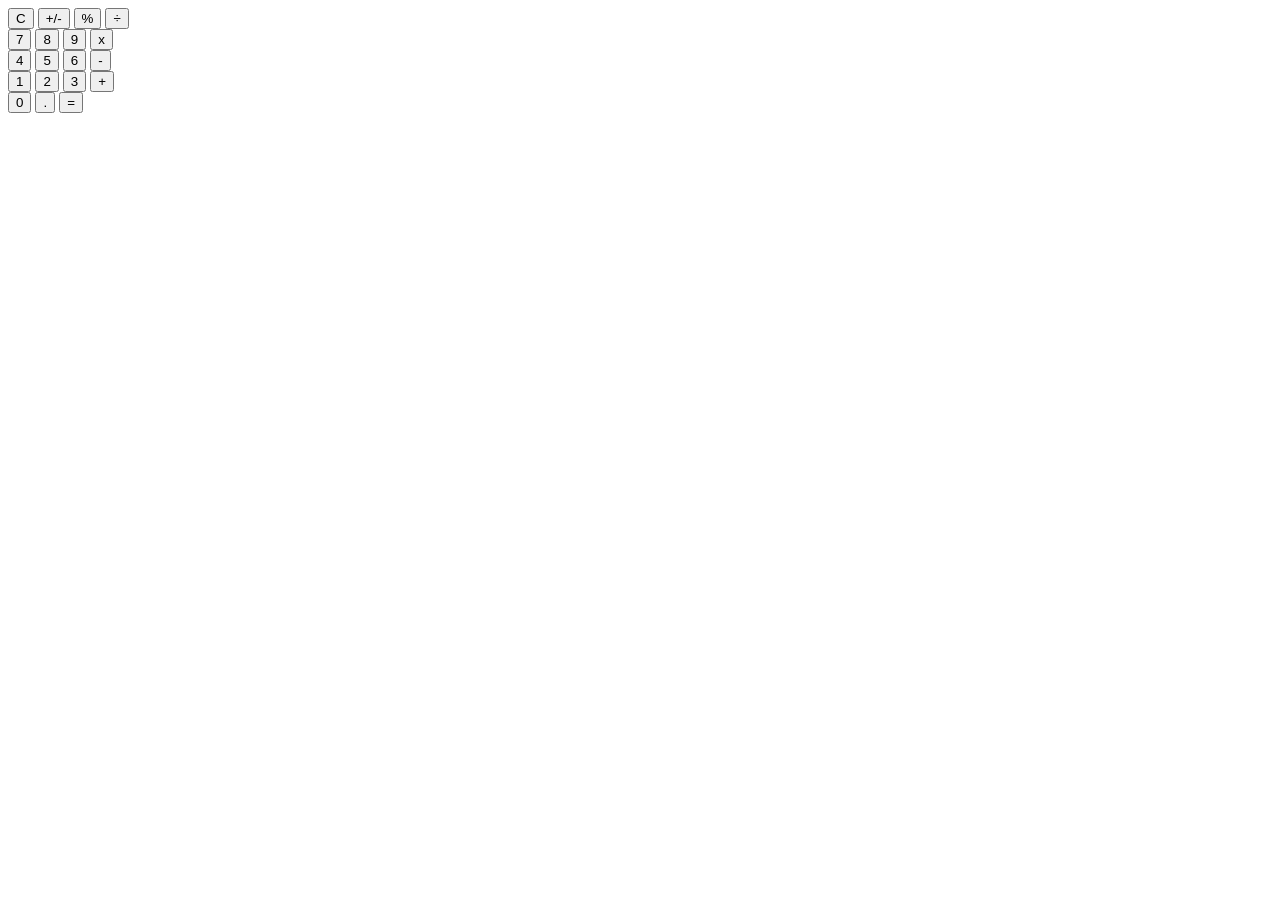
==== index.html @ 8ddf9d0a "Add basic calculator function and basic UI" ====
<!DOCTYPE html>
<html lang="en">
<head>
    <meta charset="UTF-8">
    <meta name="viewport" content="width=device-width, initial-scale=1.0">
    <title>Calculator</title>
    <script src = 'script.js' defer></script>
    <link rel="stylesheet" src = 'styles.css'>
</head>
<body>
    <div class = 'container'>
        <div class = 'display'></div>
        <div class = 'top-row'>
            <button class="clear">C</button> 
            <button class="sign">+/-</button>
            <button class="percent">%</button>
            <button class = 'operand'>÷</button>  
        </div>
        <div class = 'second-row'>
            <button class = 'number'>7</button>
            <button class = 'number'>8</button>
            <button class = 'number'>9</button>
            <button class = 'operand'>x</button>
        </div>
        <div class = 'third-row'>
            <button class = 'number'>4</button>
            <button class = 'number'>5</button>
            <button class = 'number'>6</button>
            <button class = 'operand'>-</button>
        </div>
        <div class = 'fourth-row'>
            <button class = 'number'>1</button>
            <button class = 'number'>2</button>
            <button class = 'number'>3</button>
            <button class = 'operand'>+</button>
        </div>
        <div class = 'bottom-row'>
            <button class = 'number'>0</button>
            <button class = 'number'>.</button>
            <button class = 'operand'>=</button>
        </div>
    </div>
</body>
</html>
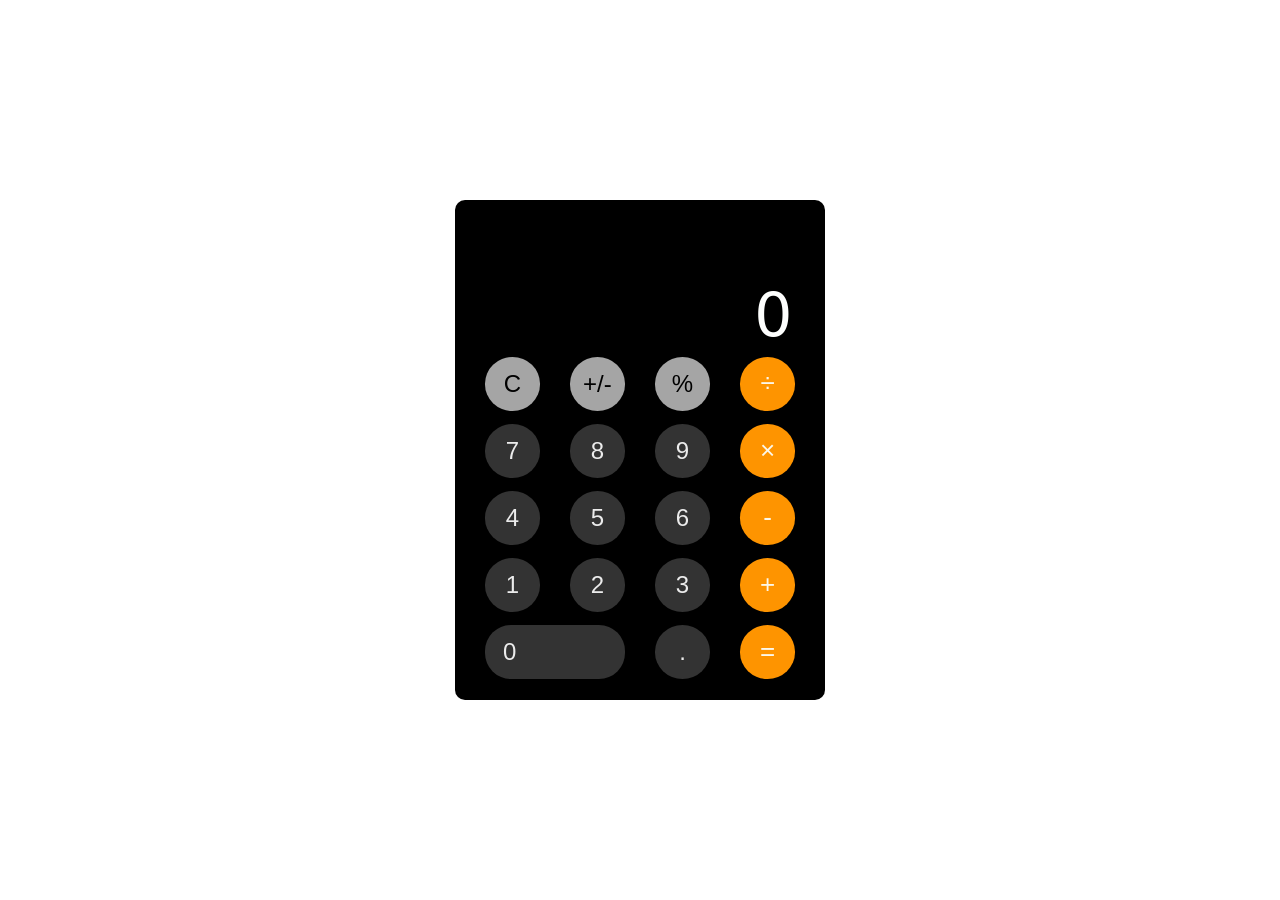
==== commit 3a4e07e8: "Add operation and number functionality" ====
--- a/index.html
+++ b/index.html
@@ -5,39 +5,39 @@
     <meta name="viewport" content="width=device-width, initial-scale=1.0">
     <title>Calculator</title>
     <script src = 'script.js' defer></script>
-    <link rel="stylesheet" src = 'styles.css'>
+    <link rel="stylesheet" href = 'styles.css'>
 </head>
 <body>
     <div class = 'container'>
-        <div class = 'display'></div>
-        <div class = 'top-row'>
+        <div class = 'display'>0</div>
+        <div class = 'top row'>
             <button class="clear">C</button> 
             <button class="sign">+/-</button>
             <button class="percent">%</button>
-            <button class = 'operand'>÷</button>  
+            <button class = 'operator'>÷</button>  
         </div>
-        <div class = 'second-row'>
-            <button class = 'number'>7</button>
-            <button class = 'number'>8</button>
-            <button class = 'number'>9</button>
-            <button class = 'operand'>x</button>
+        <div class = 'second row'>
+            <button class = 'number' code="Digit7">7</button>
+            <button class = 'number' code="Digit8">8</button>
+            <button class = 'number' code="Digit9">9</button>
+            <button class = 'operator'>×</button>
         </div>
-        <div class = 'third-row'>
-            <button class = 'number'>4</button>
-            <button class = 'number'>5</button>
-            <button class = 'number'>6</button>
-            <button class = 'operand'>-</button>
+        <div class = 'third row'>
+            <button class = 'number' code="Digit4">4</button>
+            <button class = 'number' code="Digit5">5</button>
+            <button class = 'number' code="Digit6">6</button>
+            <button class = 'operator'>-</button>
         </div>
-        <div class = 'fourth-row'>
-            <button class = 'number'>1</button>
-            <button class = 'number'>2</button>
-            <button class = 'number'>3</button>
-            <button class = 'operand'>+</button>
+        <div class = 'fourth row'>
+            <button class = 'number' code="Digit1">1</button>
+            <button class = 'number' code="Digit2">2</button>
+            <button class = 'number' code="Digit3">3</button>
+            <button class = 'operator'>+</button>
         </div>
-        <div class = 'bottom-row'>
-            <button class = 'number'>0</button>
-            <button class = 'number'>.</button>
-            <button class = 'operand'>=</button>
+        <div class = 'bottom row'>
+            <button class = 'zero number'>0</button>
+            <button class = 'number' code="Period">.</button> 
+            <button class = 'operator'>=</button>
         </div>
     </div>
 </body>
--- a/styles.css
+++ b/styles.css
@@ -0,0 +1,77 @@
+html,body{
+    display:flex;
+    margin:0;
+    height:100%;
+    justify-content: center;
+    font-family: system-ui, -apple-system, BlinkMacSystemFont, 'Segoe UI', Roboto, Oxygen, Ubuntu, Cantarell, 'Open Sans', 'Helvetica Neue', sans-serif;
+}
+
+
+.display{
+    width: 100%;
+    flex-grow: 1.2;
+    font-size: 60px;
+    color:#FDFEFD;
+    display: flex;
+    justify-content: right;
+    align-items: end ;
+    padding-right: 65px;
+ }
+
+.container{
+    background-color: black;
+    display: flex;
+    margin:auto;
+    width:370px;
+    height: 500px;
+    flex-direction: column;
+    border-radius: 10px;
+    align-items:center;
+}
+
+.row{
+    flex:1;
+    width:100%;
+    display: flex;
+    justify-content: space-evenly;
+    align-items: center;
+}
+
+.number, .zero{
+    background-color: #333333;
+    color: #EBEBEB;
+}
+
+.zero{
+    border-radius: 26px;
+    width:38%;
+    padding-left: 5%;
+    text-align: left;
+}
+
+.clear, .sign, .percent{
+    background-color: #A5A5A5;
+}
+
+.operator{
+    color: #FBF7EA;
+    font-size: 26px;
+    background-color: #FE9400;
+}
+
+.right{
+    display: flex;
+    justify-content: space-evenly;
+}
+
+
+.bottom{
+    margin-bottom: 4%;
+}
+button{
+    width:15%;
+    border-radius: 50%;
+    border: 0;
+    height:80%;
+    font-size: 24px;
+}
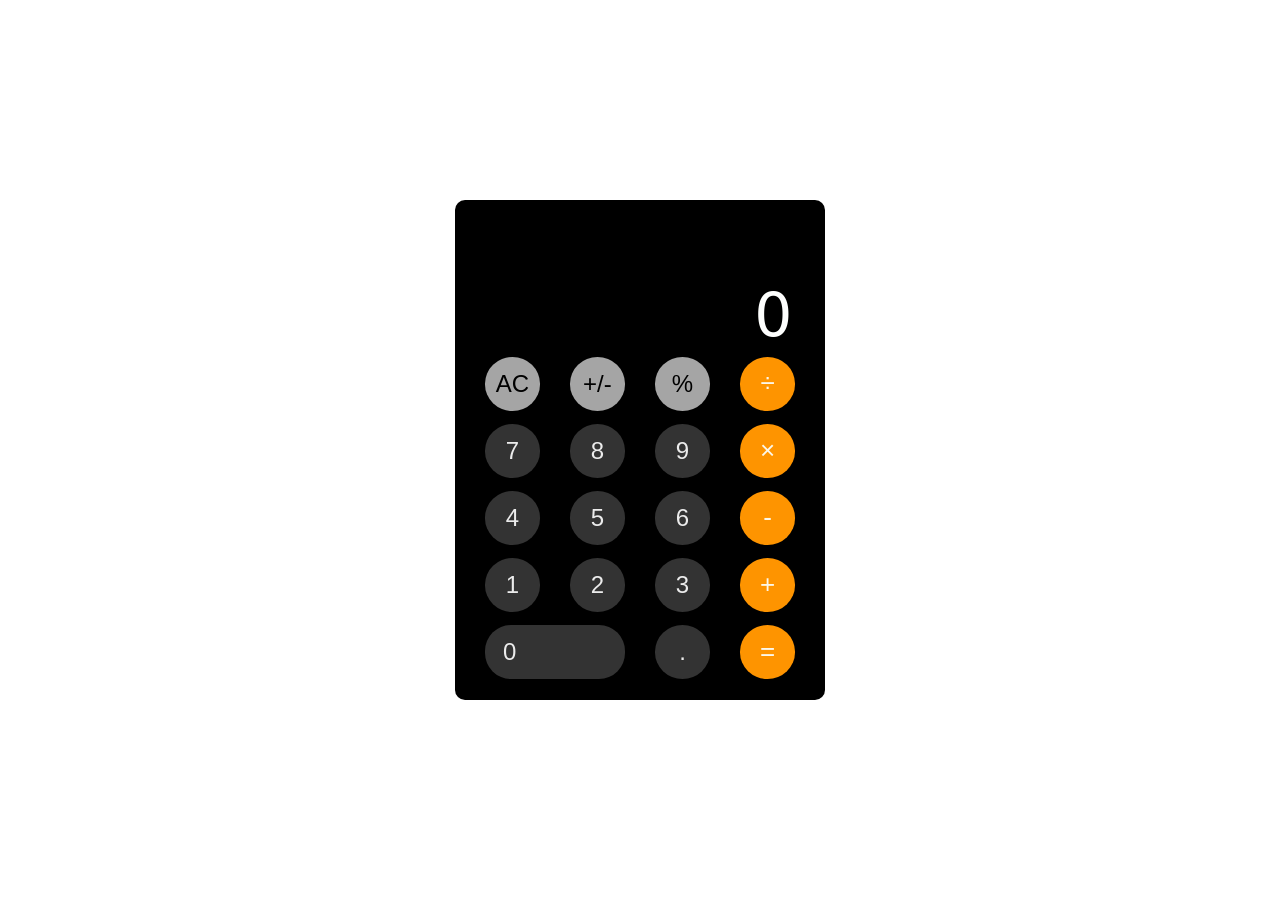
==== commit a83d46af: "finish first prototype" ====
--- a/index.html
+++ b/index.html
@@ -11,10 +11,10 @@
     <div class = 'container'>
         <div class = 'display'>0</div>
         <div class = 'top row'>
-            <button class="clear">C</button> 
-            <button class="sign">+/-</button>
-            <button class="percent">%</button>
-            <button class = 'operator'>÷</button>  
+            <button class="clear top-button">AC</button> 
+            <button class="sign top-button">+/-</button>
+            <button class="percent top-button">%</button>
+            <button class = 'operator top-button'>÷</button>  
         </div>
         <div class = 'second row'>
             <button class = 'number' code="Digit7">7</button>
@@ -36,8 +36,8 @@
         </div>
         <div class = 'bottom row'>
             <button class = 'zero number'>0</button>
-            <button class = 'number' code="Period">.</button> 
-            <button class = 'operator'>=</button>
+            <button class = 'number dot' code="Period">.</button> 
+            <button class = 'operator assignment'>=</button>
         </div>
     </div>
 </body>
--- a/styles.css
+++ b/styles.css
@@ -1,11 +1,11 @@
 html,body{
+    color: #FFFDD0;    ;
     display:flex;
     margin:0;
     height:100%;
     justify-content: center;
     font-family: system-ui, -apple-system, BlinkMacSystemFont, 'Segoe UI', Roboto, Oxygen, Ubuntu, Cantarell, 'Open Sans', 'Helvetica Neue', sans-serif;
 }
-
 
 .display{
     width: 100%;
@@ -40,6 +40,7 @@
 .number, .zero{
     background-color: #333333;
     color: #EBEBEB;
+    transition-delay: 0.04s;
 }
 
 .zero{
@@ -64,7 +65,6 @@
     justify-content: space-evenly;
 }
 
-
 .bottom{
     margin-bottom: 4%;
 }
@@ -74,4 +74,14 @@
     border: 0;
     height:80%;
     font-size: 24px;
-}+    transition-delay: 0.1s;
+}
+
+.press{
+    filter: brightness(1.75);
+}
+
+.hold{
+    background-color: #FBF7EA;
+    color: #FE9400;
+}
